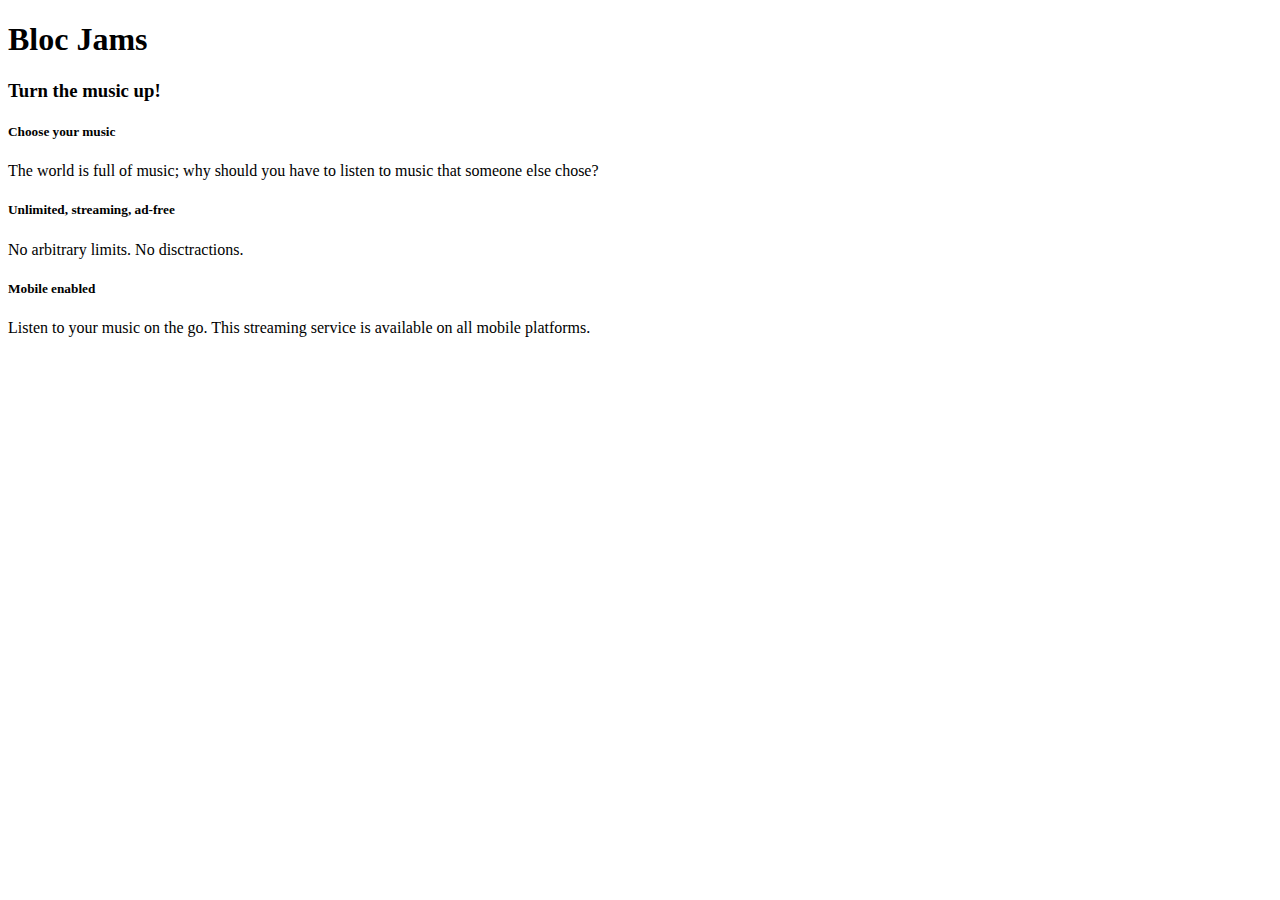
==== index.html @ c8ae17f0 "Checkpoint and assignment 6: added basic html" ====
<!DOCTYPE html>
 <html>
     <head>
        <title>Bloc Jams</title>
     </head>
     <body>
        <nav><!-- navigation bar -->
        </nav>
        <section><!-- hero content -->
            <h1>Bloc Jams</h1>
            <h3>Turn the music up!</h3>
        </section>
        <section><!-- selling points -->
            <div>
                <h5>Choose your music</h5>
                <p>The world is full of music; why should you have to listen to music that someone else chose?</p>
            </div>
            <div>
                <h5>Unlimited, streaming, ad-free</h5>
                <p>No arbitrary limits. No disctractions.</p>
            </div>
            <div>
                <h5>Mobile enabled</h5>
                <p>Listen to your music on the go. This streaming service is available on all mobile platforms.</p>
            </div>
        </section>
     </body>
 </html>
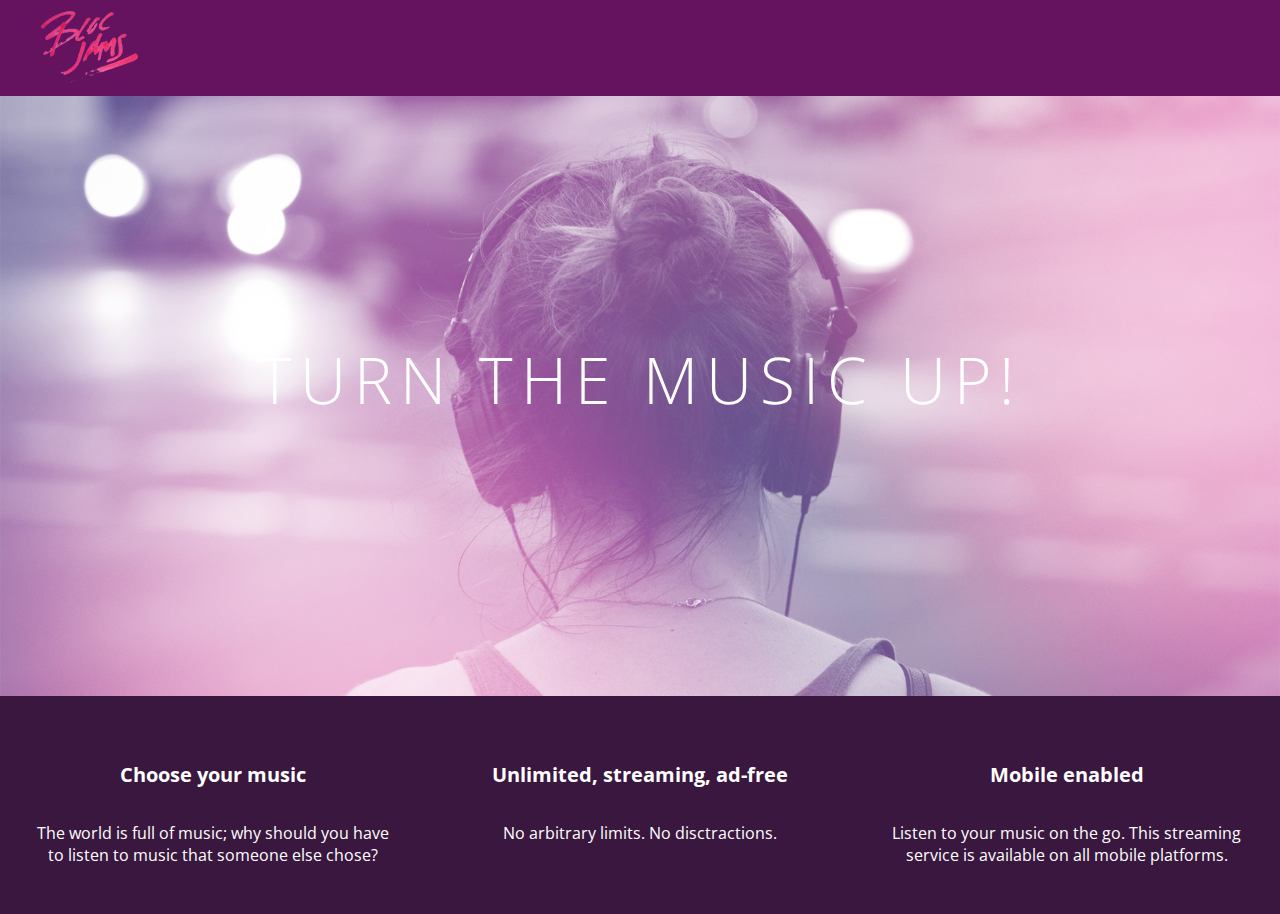
==== commit f8fc1ba8: "Added css styles" ====
--- a/index.html
+++ b/index.html
@@ -2,26 +2,34 @@
  <html>
      <head>
         <title>Bloc Jams</title>
+        <link rel="stylesheet" type="text/css" href="http://fonts.googleapis.com/css?family=Open+Sans:400,800,600,700,300">
+        <link rel="stylesheet" type="text/css" href="http://code.ionicframework.com/ionicons/2.0.1/css/ionicons.min.css">
+        <link rel="stylesheet" type="text/css" href="styles/normalize.css">
+        <link rel="stylesheet" type="text/css" href="styles/main.css">
+
      </head>
-     <body>
-        <nav><!-- navigation bar -->
+     <body class="landing">
+        <nav class="navbar"><!-- navigation bar -->
+            <img src="assets/images/bloc_jams_logo.png" alt="bloc jams logo" class="logo">
         </nav>
-        <section><!-- hero content -->
-            <h1>Bloc Jams</h1>
-            <h3>Turn the music up!</h3>
+        <section class="hero-content"><!-- hero content -->
+            <h1 class="hero-title">Turn the music up!</h1>
         </section>
-        <section><!-- selling points -->
-            <div>
-                <h5>Choose your music</h5>
-                <p>The world is full of music; why should you have to listen to music that someone else chose?</p>
+        <section class="selling-points"><!-- selling points -->
+            <div class="point">
+                <span class="ion-music-note"></span>
+                <h5 class="point-title">Choose your music</h5>
+                <p class="point-description">The world is full of music; why should you have to listen to music that someone else chose?</p>
             </div>
-            <div>
-                <h5>Unlimited, streaming, ad-free</h5>
-                <p>No arbitrary limits. No disctractions.</p>
+            <div class="point">
+                <span class="ion-radio-waves"></span>
+                <h5 class="point-title">Unlimited, streaming, ad-free</h5>
+                <p class="point-description">No arbitrary limits. No disctractions.</p>
             </div>
-            <div>
-                <h5>Mobile enabled</h5>
-                <p>Listen to your music on the go. This streaming service is available on all mobile platforms.</p>
+            <div class="point">
+                <span class="ion-iphone"></span>
+                <h5 class="point-title">Mobile enabled</h5>
+                <p class="point-description">Listen to your music on the go. This streaming service is available on all mobile platforms.</p>
             </div>
         </section>
      </body>
--- a/styles/main.css
+++ b/styles/main.css
@@ -0,0 +1,77 @@
+ html {
+     height: 100%; /* makes sure our HTML takes up 100% of the browser window */
+     font-size: 100%;
+ }
+ 
+ body {
+     font-family: 'Open Sans'; /* sets our font to the "Open Sans" typeface */
+     color: white;             /* sets the text color to white */
+     min-height: 100%;         /* says the height of the body must be, at minimum, 100% of the window */
+ }
+ 
+ body.landing {
+     background-color: rgb(58,23,63); /* sets the background color to an RGB value (see below) */
+ }
+
+ .navbar {
+    padding: 0.5rem;
+    background-color: rgb(101,18,95);
+ }
+
+ .navbar .logo {
+    position: relative;
+    left: 2rem;
+ }
+
+ .hero-content {
+    position: relative;
+    min-height: 600px;
+    background-image: url(../assets/images/bloc_jams_bg.jpg);
+    background-repeat: no-repeat;
+    background-position: center center;
+    background-size: cover;
+ }
+
+ .hero-content .hero-title {
+    position: absolute;
+    top: 40%;
+    -webkit-transform: translateY(-50%);
+    -moz-transform: translateY(-50%);
+    -ms-transform: translateY(-50%);
+    width: 100%;
+    text-align: center;
+    font-size: 4rem;
+    font-weight: 300;
+    text-transform: uppercase;
+    letter-spacing: 0.5rem;
+    text-shadow: 1px 1px 0px rgb(58.23.63);
+ }
+
+.selling-points {
+    position: relative;
+    display: table;
+    width: 100%;
+    -webkit-box-sizing: border-box;
+    -moz-box-sizing: border-box;
+    box-sizing: border-box;
+}
+
+.point {
+    display: table-cell;
+    position:relative;
+    width: 33.3%;
+    padding: 2rem;
+    text-align: center;
+}
+
+.point .point-title {
+    font-size: 1.25rem;
+}
+
+.ion-music-note,
+.ion-radio-waves,
+.ion-iphone {
+    color: rgb(233,50,117);
+    font-size: 5rem;
+}
+
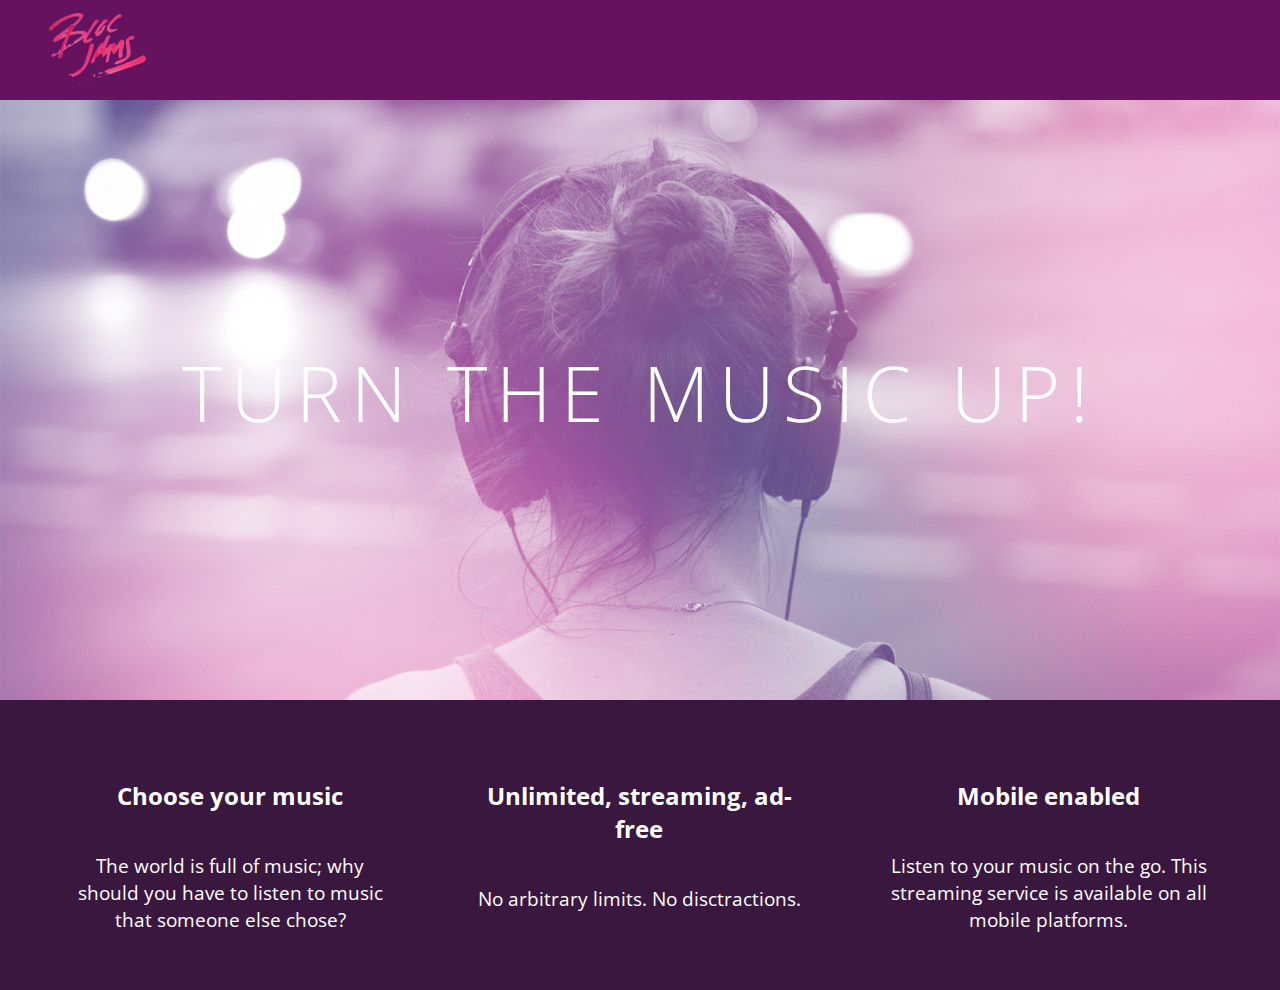
==== commit d5bb5bb4: "Added responsiveness" ====
--- a/index.html
+++ b/index.html
@@ -2,10 +2,12 @@
  <html>
      <head>
         <title>Bloc Jams</title>
+        <meta name="viewport" content="width=device-width, initial-scale=1"></meta>
         <link rel="stylesheet" type="text/css" href="http://fonts.googleapis.com/css?family=Open+Sans:400,800,600,700,300">
         <link rel="stylesheet" type="text/css" href="http://code.ionicframework.com/ionicons/2.0.1/css/ionicons.min.css">
         <link rel="stylesheet" type="text/css" href="styles/normalize.css">
         <link rel="stylesheet" type="text/css" href="styles/main.css">
+        <link rel="stylesheet" type="text/css" href="styles/landing.css">
 
      </head>
      <body class="landing">
@@ -15,18 +17,18 @@
         <section class="hero-content"><!-- hero content -->
             <h1 class="hero-title">Turn the music up!</h1>
         </section>
-        <section class="selling-points"><!-- selling points -->
-            <div class="point">
+        <section class="selling-points container"><!-- selling points -->
+            <div class="point column third">
                 <span class="ion-music-note"></span>
                 <h5 class="point-title">Choose your music</h5>
                 <p class="point-description">The world is full of music; why should you have to listen to music that someone else chose?</p>
             </div>
-            <div class="point">
+            <div class="point column third">
                 <span class="ion-radio-waves"></span>
                 <h5 class="point-title">Unlimited, streaming, ad-free</h5>
                 <p class="point-description">No arbitrary limits. No disctractions.</p>
             </div>
-            <div class="point">
+            <div class="point column third">
                 <span class="ion-iphone"></span>
                 <h5 class="point-title">Mobile enabled</h5>
                 <p class="point-description">Listen to your music on the go. This streaming service is available on all mobile platforms.</p>
--- a/styles/main.css
+++ b/styles/main.css
@@ -1,3 +1,9 @@
+*, *::before, *::after {
+    -mox-box-sizing: border-box;
+    -webkit-box-sizing: border-box;
+    box-sizing: border-box;
+}
+
  html {
      height: 100%; /* makes sure our HTML takes up 100% of the browser window */
      font-size: 100%;
@@ -9,10 +15,6 @@
      min-height: 100%;         /* says the height of the body must be, at minimum, 100% of the window */
  }
  
- body.landing {
-     background-color: rgb(58,23,63); /* sets the background color to an RGB value (see below) */
- }
-
  .navbar {
     padding: 0.5rem;
     background-color: rgb(101,18,95);
@@ -23,55 +25,37 @@
     left: 2rem;
  }
 
- .hero-content {
-    position: relative;
-    min-height: 600px;
-    background-image: url(../assets/images/bloc_jams_bg.jpg);
-    background-repeat: no-repeat;
-    background-position: center center;
-    background-size: cover;
+ .container {
+    margin: 0 auto;
+    max-width: 64rem;
  }
 
- .hero-content .hero-title {
-    position: absolute;
-    top: 40%;
-    -webkit-transform: translateY(-50%);
-    -moz-transform: translateY(-50%);
-    -ms-transform: translateY(-50%);
-    width: 100%;
-    text-align: center;
-    font-size: 4rem;
-    font-weight: 300;
-    text-transform: uppercase;
-    letter-spacing: 0.5rem;
-    text-shadow: 1px 1px 0px rgb(58.23.63);
- }
+/* Medium and small screens (640px) */
+@media (min-width: 640px) {
+    html { font-family: 112%; }
 
-.selling-points {
-    position: relative;
-    display: table;
-    width: 100%;
-    -webkit-box-sizing: border-box;
-    -moz-box-sizing: border-box;
-    box-sizing: border-box;
+    .column {
+        float: left;
+        padding-left: 1rem;
+        padding-right: 1rem;
+    }
+
+    .column.full { width: 100%; }
+    .column.two-thirds { width: 66.7%; }
+    .column.half { width: 50%; }
+    .column.third { width: 33.3%; }
+    .column.fourth { width: 25%; }
+    ..column.flow-opposite { float: right; } 
+
 }
 
-.point {
-    display: table-cell;
-    position:relative;
-    width: 33.3%;
-    padding: 2rem;
-    text-align: center;
+
+
+/* Large screens (1024px) */
+@media (min-width: 1024px) {
+  html { font-size: 120%; }
 }
 
-.point .point-title {
-    font-size: 1.25rem;
-}
 
-.ion-music-note,
-.ion-radio-waves,
-.ion-iphone {
-    color: rgb(233,50,117);
-    font-size: 5rem;
-}
 
+
--- a/styles/landing.css
+++ b/styles/landing.css
@@ -0,0 +1,61 @@
+ body.landing {
+     background-color: rgb(58,23,63); /* sets the background color to an RGB value (see below) */
+ }
+
+ .hero-content {
+    position: relative;
+    min-height: 600px;
+    background-image: url(../assets/images/bloc_jams_bg.jpg);
+    background-repeat: no-repeat;
+    background-position: center center;
+    background-size: cover;
+ }
+
+ .hero-content .hero-title {
+    position: absolute;
+    top: 40%;
+    -webkit-transform: translateY(-50%);
+    -moz-transform: translateY(-50%);
+    -ms-transform: translateY(-50%);
+    width: 100%;
+    text-align: center;
+    font-size: 4rem;
+    font-weight: 300;
+    text-transform: uppercase;
+    letter-spacing: 0.5rem;
+    text-shadow: 1px 1px 0px rgb(58.23.63);
+ }
+
+.selling-points {
+    position: relative;
+}
+
+.point {
+    position:relative;
+    padding: 2rem;
+    text-align: center;
+}
+
+.point .point-title {
+    font-size: 1.25rem;
+}
+
+.ion-music-note,
+.ion-radio-waves,
+.ion-iphone {
+    color: rgb(233,50,117);
+    font-size: 5rem;
+}
+
+
+.clearfix::before,
+
+.clearfix::after {
+    content: " ";
+    display: table;
+}
+
+.clearfix::after {
+    clear: both;
+}
+
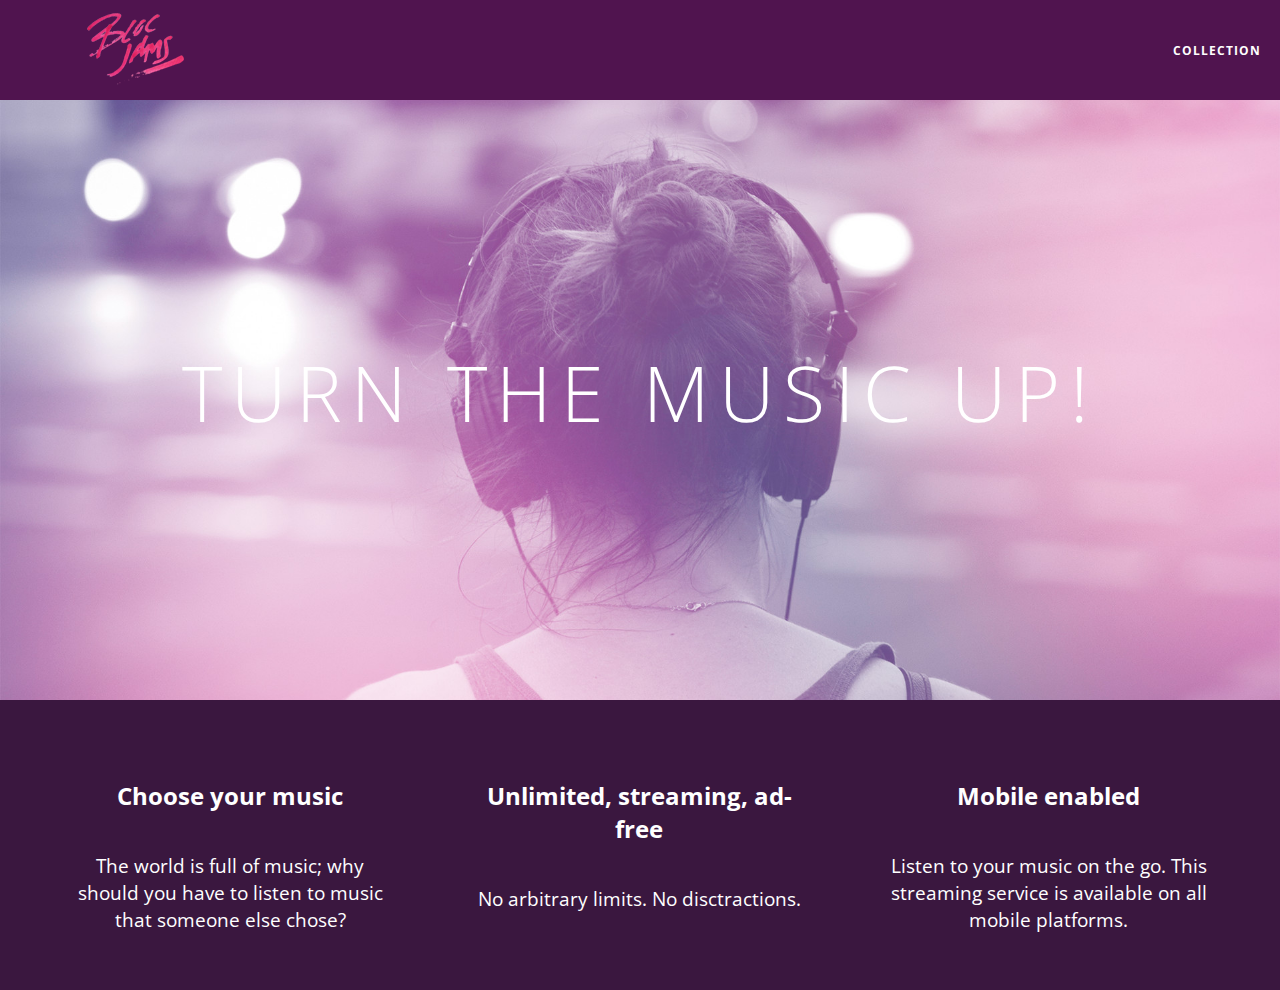
==== commit 5ce1e026: "Added collection page with styles" ====
--- a/index.html
+++ b/index.html
@@ -12,7 +12,12 @@
      </head>
      <body class="landing">
         <nav class="navbar"><!-- navigation bar -->
-            <img src="assets/images/bloc_jams_logo.png" alt="bloc jams logo" class="logo">
+            <a href="index.html" class="logo">
+                <img src="assets/images/bloc_jams_logo.png" alt="bloc jams logo" class="logo">
+            </a>
+            <div class="links-container">
+                <a href="collection.html" class="navbar-link">collection</a>
+            </div>
         </nav>
         <section class="hero-content"><!-- hero content -->
             <h1 class="hero-title">Turn the music up!</h1>
--- a/styles/main.css
+++ b/styles/main.css
@@ -16,13 +16,46 @@
  }
  
  .navbar {
+    position: relative;
     padding: 0.5rem;
-    background-color: rgb(101,18,95);
+    background-color: rgba(101,18,95,0.5);
+    z-index: 1;
  }
 
  .navbar .logo {
     position: relative;
     left: 2rem;
+    cursor: pointer; /*produces the finger-pointer icon when hovered over*/
+ }
+
+ .navbar .links-container {
+    display: table;
+    position: absolute;
+    top: 0;
+    right: 0;
+    height: 100px;
+    color: white;
+    text-decoration: none;
+ }
+
+ .links-container .navbar-link {
+    display: table-cell;
+    position: relative;
+    height: 100%;
+    padding-left: 1rem;
+    padding-right: 1rem;
+    vertical-align: middle;
+    color: white;
+    font-size: 0.625rem;
+    letter-spacing: 0.05rem;
+    font-weight: 700;
+    text-transform: uppercase;
+    text-decoration: none;
+    cursor: pointer;
+ }
+
+ .links-container .navbar-link:hover {
+    color: rgb(233,50,117);
  }
 
  .container {
